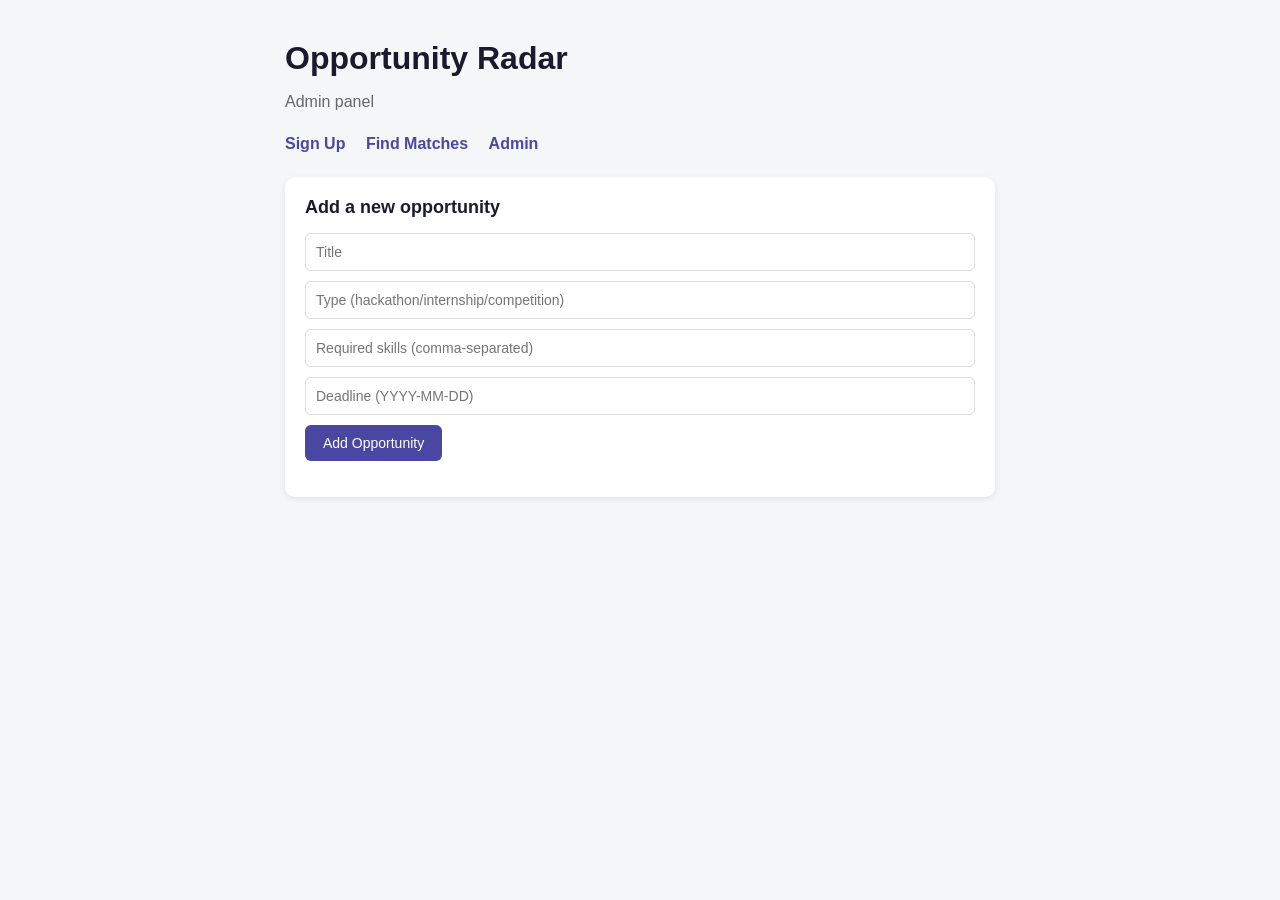
==== frontend/admin.html @ e7bbea72 "Split frontend into separate pages with shared navigation" ====
<!DOCTYPE html>
<html lang="en">
<head>
  <meta charset="UTF-8">
  <title>Opportunity Radar - Admin</title>
  <link rel="stylesheet" href="style.css">
</head>
<body>
  <h1>Opportunity Radar</h1>
  <p class="subtitle">Admin panel</p>

  <nav>
    <a href="signup.html">Sign Up</a>
    <a href="matches.html">Find Matches</a>
    <a href="admin.html">Admin</a>
  </nav>

  <div class="panel">
    <h2>Add a new opportunity</h2>
    <input type="text" id="oppTitle" placeholder="Title" />
    <input type="text" id="oppType" placeholder="Type (hackathon/internship/competition)" />
    <input type="text" id="oppSkills" placeholder="Required skills (comma-separated)" />
    <input type="text" id="oppDeadline" placeholder="Deadline (YYYY-MM-DD)" />
    <button onclick="addOpportunity()">Add Opportunity</button>
    <p id="addOppResult"></p>
  </div>

  <script>
    async function addOpportunity() {
      const title = document.getElementById("oppTitle").value;
      const type = document.getElementById("oppType").value;
      const skills = document.getElementById("oppSkills").value;
      const deadline = document.getElementById("oppDeadline").value;
      const resultEl = document.getElementById("addOppResult");

      if (!title || !type || !skills || !deadline) {
        resultEl.innerHTML = "Please fill in all fields.";
        return;
      }

      resultEl.innerHTML = "Adding...";

      try {
        const params = new URLSearchParams({ title, type, skills, deadline });
        const response = await fetch(`http://127.0.0.1:8000/opportunities?${params}`, {
          method: "POST"
        });
        const data = await response.json();

        resultEl.innerHTML = `Added "${data.title}" successfully!`;
        document.getElementById("oppTitle").value = "";
        document.getElementById("oppType").value = "";
        document.getElementById("oppSkills").value = "";
        document.getElementById("oppDeadline").value = "";
      } catch (err) {
        resultEl.innerHTML = "Failed to add opportunity. Is the backend running?";
      }
    }
  </script>
</body>
</html>
---- frontend/style.css ----
* {
  box-sizing: border-box;
}
body {
  font-family: 'Segoe UI', Arial, sans-serif;
  max-width: 750px;
  margin: 40px auto;
  padding: 0 20px;
  background: #f4f6f8;
  color: #1a1a1a;
}
h1 {
  color: #1a1a2e;
  margin-bottom: 4px;
}
.subtitle {
  color: #666;
  margin-bottom: 24px;
}
nav {
  margin-bottom: 24px;
}
nav a {
  margin-right: 16px;
  color: #4a47a3;
  text-decoration: none;
  font-weight: 600;
}
nav a:hover {
  text-decoration: underline;
}
.panel {
  background: white;
  border-radius: 10px;
  padding: 20px;
  margin-bottom: 20px;
  box-shadow: 0 2px 6px rgba(0,0,0,0.08);
}
.panel h2 {
  margin-top: 0;
  font-size: 18px;
  color: #1a1a2e;
}
input {
  width: 100%;
  padding: 10px;
  margin-bottom: 10px;
  border: 1px solid #ddd;
  border-radius: 6px;
  font-size: 14px;
}
button {
  background: #4a47a3;
  color: white;
  border: none;
  padding: 10px 18px;
  border-radius: 6px;
  font-size: 14px;
  cursor: pointer;
}
button:hover {
  background: #3a3880;
}
.match-card {
  background: white;
  border-radius: 10px;
  padding: 16px 20px;
  margin-bottom: 10px;
  box-shadow: 0 1px 4px rgba(0,0,0,0.08);
  border-left: 4px solid #ddd;
}
.match-card.high { border-left-color: #22a35e; }
.match-card.medium { border-left-color: #e3a008; }
.match-card.low { border-left-color: #ccc; }
.match-card h3 {
  margin: 0 0 6px 0;
  font-size: 16px;
}
.meta {
  color: #777;
  font-size: 13px;
  margin: 4px 0;
}
.badge {
  display: inline-block;
  padding: 2px 8px;
  border-radius: 12px;
  font-size: 12px;
  background: #eee;
  color: #444;
  text-transform: capitalize;
}
.score {
  font-weight: bold;
  font-size: 14px;
}
.score.high { color: #22a35e; }
.score.medium { color: #c78a00; }
.score.low { color: #999; }
.breakdown {
  font-size: 12px;
  color: #999;
  margin-top: 4px;
}
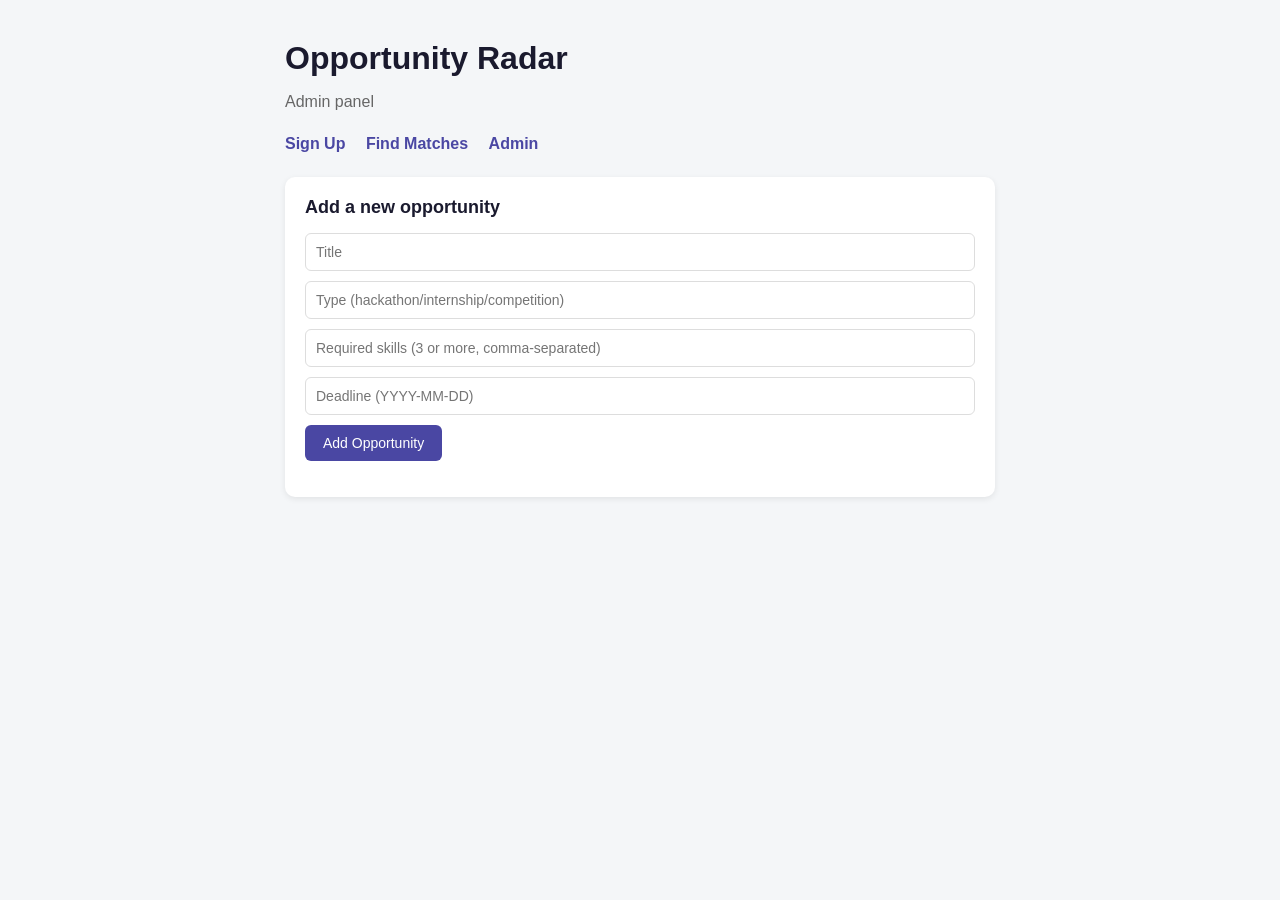
==== commit f05df0f3: "Show validation errors, add type filter and contest option" ====
--- a/frontend/admin.html
+++ b/frontend/admin.html
@@ -1,61 +1,78 @@
-<!DOCTYPE html>
+<!doctype html>
 <html lang="en">
-<head>
-  <meta charset="UTF-8">
-  <title>Opportunity Radar - Admin</title>
-  <link rel="stylesheet" href="style.css">
-</head>
-<body>
-  <h1>Opportunity Radar</h1>
-  <p class="subtitle">Admin panel</p>
+  <head>
+    <meta charset="UTF-8" />
+    <title>Opportunity Radar - Admin</title>
+    <link rel="stylesheet" href="style.css" />
+  </head>
+  <body>
+    <h1>Opportunity Radar</h1>
+    <p class="subtitle">Admin panel</p>
 
-  <nav>
-    <a href="signup.html">Sign Up</a>
-    <a href="matches.html">Find Matches</a>
-    <a href="admin.html">Admin</a>
-  </nav>
+    <nav>
+      <a href="signup.html">Sign Up</a>
+      <a href="matches.html">Find Matches</a>
+      <a href="admin.html">Admin</a>
+    </nav>
 
-  <div class="panel">
-    <h2>Add a new opportunity</h2>
-    <input type="text" id="oppTitle" placeholder="Title" />
-    <input type="text" id="oppType" placeholder="Type (hackathon/internship/competition)" />
-    <input type="text" id="oppSkills" placeholder="Required skills (comma-separated)" />
-    <input type="text" id="oppDeadline" placeholder="Deadline (YYYY-MM-DD)" />
-    <button onclick="addOpportunity()">Add Opportunity</button>
-    <p id="addOppResult"></p>
-  </div>
+    <div class="panel">
+      <h2>Add a new opportunity</h2>
+      <input type="text" id="oppTitle" placeholder="Title" />
+      <input
+        type="text"
+        id="oppType"
+        placeholder="Type (hackathon/internship/competition)"
+      />
+      <input
+        type="text"
+        id="oppSkills"
+        placeholder="Required skills (3 or more, comma-separated)"
+      />
+      <input type="text" id="oppDeadline" placeholder="Deadline (YYYY-MM-DD)" />
+      <button onclick="addOpportunity()">Add Opportunity</button>
+      <p id="addOppResult"></p>
+    </div>
 
-  <script>
-    async function addOpportunity() {
-      const title = document.getElementById("oppTitle").value;
-      const type = document.getElementById("oppType").value;
-      const skills = document.getElementById("oppSkills").value;
-      const deadline = document.getElementById("oppDeadline").value;
-      const resultEl = document.getElementById("addOppResult");
+    <script>
+      async function addOpportunity() {
+        const title = document.getElementById("oppTitle").value;
+        const type = document.getElementById("oppType").value;
+        const skills = document.getElementById("oppSkills").value;
+        const deadline = document.getElementById("oppDeadline").value;
+        const resultEl = document.getElementById("addOppResult");
 
-      if (!title || !type || !skills || !deadline) {
-        resultEl.innerHTML = "Please fill in all fields.";
-        return;
+        if (!title || !type || !skills || !deadline) {
+          resultEl.innerHTML = "Please fill in all fields.";
+          return;
+        }
+
+        resultEl.innerHTML = "Adding...";
+
+        try {
+          const params = new URLSearchParams({ title, type, skills, deadline });
+          const response = await fetch(
+            `http://127.0.0.1:8000/opportunities?${params}`,
+            {
+              method: "POST",
+            },
+          );
+          const data = await response.json();
+
+          if (!response.ok) {
+            resultEl.innerHTML = data.detail || "Could not add opportunity.";
+            return;
+          }
+
+          resultEl.innerHTML = `Added "${data.title}" successfully!`;
+          document.getElementById("oppTitle").value = "";
+          document.getElementById("oppType").value = "";
+          document.getElementById("oppSkills").value = "";
+          document.getElementById("oppDeadline").value = "";
+        } catch (err) {
+          resultEl.innerHTML =
+            "Failed to add opportunity. Is the backend running?";
+        }
       }
-
-      resultEl.innerHTML = "Adding...";
-
-      try {
-        const params = new URLSearchParams({ title, type, skills, deadline });
-        const response = await fetch(`http://127.0.0.1:8000/opportunities?${params}`, {
-          method: "POST"
-        });
-        const data = await response.json();
-
-        resultEl.innerHTML = `Added "${data.title}" successfully!`;
-        document.getElementById("oppTitle").value = "";
-        document.getElementById("oppType").value = "";
-        document.getElementById("oppSkills").value = "";
-        document.getElementById("oppDeadline").value = "";
-      } catch (err) {
-        resultEl.innerHTML = "Failed to add opportunity. Is the backend running?";
-      }
-    }
-  </script>
-</body>
-</html>+    </script>
+  </body>
+</html>
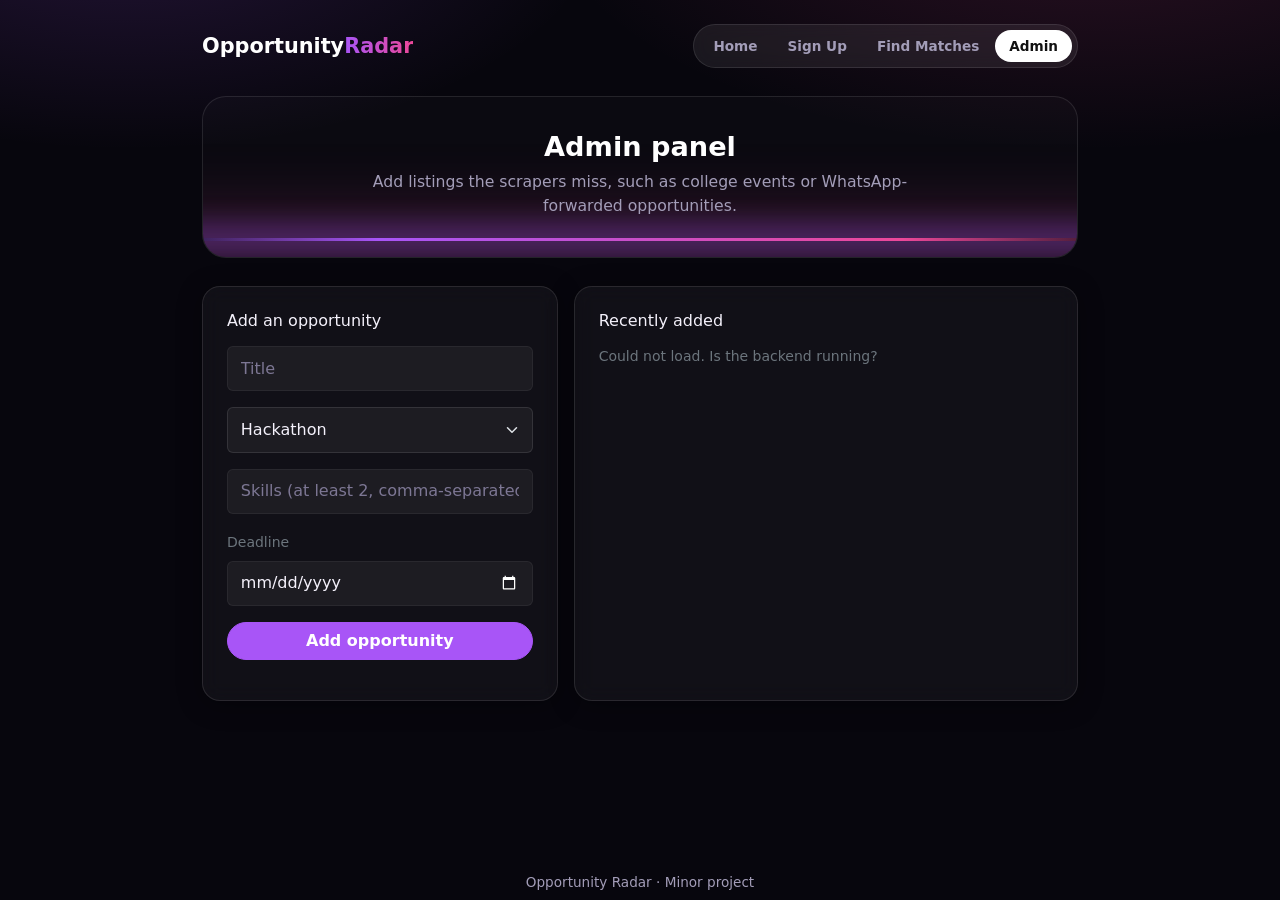
==== commit 5ac9d8f2: "Dark glow theme inspired by reference design" ====
--- a/frontend/admin.html
+++ b/frontend/admin.html
@@ -1,39 +1,156 @@
 <!doctype html>
-<html lang="en">
+<html lang="en" data-bs-theme="dark">
   <head>
     <meta charset="UTF-8" />
+    <meta name="viewport" content="width=device-width, initial-scale=1" />
     <title>Opportunity Radar - Admin</title>
+    <link
+      href="https://cdn.jsdelivr.net/npm/bootstrap@5.3.3/dist/css/bootstrap.min.css"
+      rel="stylesheet"
+    />
     <link rel="stylesheet" href="style.css" />
   </head>
   <body>
-    <h1>Opportunity Radar</h1>
-    <p class="subtitle">Admin panel</p>
+    <main class="container py-4" style="max-width: 900px">
+      <div class="topbar">
+        <a class="logo" href="index.html">Opportunity<span>Radar</span></a>
+        <ul class="nav nav-pills">
+          <li class="nav-item">
+            <a class="nav-link" href="index.html">Home</a>
+          </li>
+          <li class="nav-item">
+            <a class="nav-link" href="signup.html">Sign Up</a>
+          </li>
+          <li class="nav-item">
+            <a class="nav-link" href="matches.html">Find Matches</a>
+          </li>
+          <li class="nav-item">
+            <a class="nav-link active" href="admin.html">Admin</a>
+          </li>
+        </ul>
+      </div>
 
-    <nav>
-      <a href="signup.html">Sign Up</a>
-      <a href="matches.html">Find Matches</a>
-      <a href="admin.html">Admin</a>
-    </nav>
+      <section class="hero small">
+        <h1>Admin panel</h1>
+        <p>
+          Add listings the scrapers miss, such as college events or
+          WhatsApp-forwarded opportunities.
+        </p>
+      </section>
 
-    <div class="panel">
-      <h2>Add a new opportunity</h2>
-      <input type="text" id="oppTitle" placeholder="Title" />
-      <input
-        type="text"
-        id="oppType"
-        placeholder="Type (hackathon/internship/competition)"
-      />
-      <input
-        type="text"
-        id="oppSkills"
-        placeholder="Required skills (3 or more, comma-separated)"
-      />
-      <input type="text" id="oppDeadline" placeholder="Deadline (YYYY-MM-DD)" />
-      <button onclick="addOpportunity()">Add Opportunity</button>
-      <p id="addOppResult"></p>
-    </div>
+      <div class="row g-3">
+        <div class="col-md-5">
+          <div class="card">
+            <div class="card-body p-4">
+              <h2 class="h6 mb-3">Add an opportunity</h2>
+              <div class="mb-3">
+                <input
+                  type="text"
+                  id="oppTitle"
+                  class="form-control"
+                  placeholder="Title"
+                />
+              </div>
+              <div class="mb-3">
+                <select id="oppType" class="form-select">
+                  <option value="hackathon">Hackathon</option>
+                  <option value="internship">Internship</option>
+                  <option value="competition">Competition</option>
+                  <option value="contest">Contest</option>
+                </select>
+              </div>
+              <div class="mb-3">
+                <input
+                  type="text"
+                  id="oppSkills"
+                  class="form-control"
+                  placeholder="Skills (at least 2, comma-separated)"
+                />
+              </div>
+              <div class="mb-3">
+                <label for="oppDeadline" class="form-label small text-secondary"
+                  >Deadline</label
+                >
+                <input type="date" id="oppDeadline" class="form-control" />
+              </div>
+              <button class="btn btn-primary w-100" onclick="addOpportunity()">
+                Add opportunity
+              </button>
+              <div id="addOppResult" class="mt-3"></div>
+            </div>
+          </div>
+        </div>
+
+        <div class="col-md-7">
+          <div class="card h-100">
+            <div class="card-body p-4">
+              <h2 class="h6 mb-3">
+                Recently added
+                <span id="count" class="text-secondary fw-normal"></span>
+              </h2>
+              <div id="recent" class="small text-secondary">Loading...</div>
+            </div>
+          </div>
+        </div>
+      </div>
+    </main>
+
+    <footer>Opportunity Radar &middot; Minor project</footer>
 
     <script>
+      const API = "http://127.0.0.1:8000";
+      const TYPE_COLORS = {
+        hackathon: "primary",
+        internship: "info",
+        competition: "warning",
+        contest: "success",
+      };
+
+      function esc(s) {
+        return String(s ?? "").replace(
+          /[&<>"']/g,
+          (c) =>
+            ({
+              "&": "&amp;",
+              "<": "&lt;",
+              ">": "&gt;",
+              '"': "&quot;",
+              "'": "&#39;",
+            })[c],
+        );
+      }
+      function show(el, kind, text) {
+        el.innerHTML = `<div class="alert alert-${kind} mb-0"></div>`;
+        el.firstChild.textContent = text;
+      }
+
+      async function loadRecent() {
+        const box = document.getElementById("recent");
+        try {
+          const list = await (await fetch(`${API}/opportunities`)).json();
+          document.getElementById("count").textContent =
+            `(${list.length} total)`;
+          const latest = list
+            .slice()
+            .sort((a, b) => b.id - a.id)
+            .slice(0, 8);
+          box.innerHTML = latest
+            .map(
+              (o) => `
+          <div class="d-flex justify-content-between align-items-center border-bottom py-2 gap-2">
+            <div class="text-truncate">
+              <span class="text-body fw-semibold">${esc(o.title)}</span><br>
+              <span class="text-secondary">${esc(o.deadline)}</span>
+            </div>
+            <span class="badge text-bg-${TYPE_COLORS[o.type] || "secondary"} text-capitalize">${esc(o.type)}</span>
+          </div>`,
+            )
+            .join("");
+        } catch (e) {
+          box.textContent = "Could not load. Is the backend running?";
+        }
+      }
+
       async function addOpportunity() {
         const title = document.getElementById("oppTitle").value;
         const type = document.getElementById("oppType").value;
@@ -41,38 +158,42 @@
         const deadline = document.getElementById("oppDeadline").value;
         const resultEl = document.getElementById("addOppResult");
 
-        if (!title || !type || !skills || !deadline) {
-          resultEl.innerHTML = "Please fill in all fields.";
+        if (!title || !skills || !deadline) {
+          show(resultEl, "warning", "Please fill in all fields.");
           return;
         }
-
-        resultEl.innerHTML = "Adding...";
+        show(resultEl, "secondary", "Adding...");
 
         try {
           const params = new URLSearchParams({ title, type, skills, deadline });
-          const response = await fetch(
-            `http://127.0.0.1:8000/opportunities?${params}`,
-            {
-              method: "POST",
-            },
-          );
+          const response = await fetch(`${API}/opportunities?${params}`, {
+            method: "POST",
+          });
           const data = await response.json();
-
           if (!response.ok) {
-            resultEl.innerHTML = data.detail || "Could not add opportunity.";
+            show(
+              resultEl,
+              "danger",
+              data.detail || "Could not add opportunity.",
+            );
             return;
           }
 
-          resultEl.innerHTML = `Added "${data.title}" successfully!`;
+          show(resultEl, "success", `Added "${data.title}" successfully!`);
           document.getElementById("oppTitle").value = "";
-          document.getElementById("oppType").value = "";
           document.getElementById("oppSkills").value = "";
           document.getElementById("oppDeadline").value = "";
+          loadRecent();
         } catch (err) {
-          resultEl.innerHTML =
-            "Failed to add opportunity. Is the backend running?";
+          show(
+            resultEl,
+            "danger",
+            "Failed to add opportunity. Is the backend running?",
+          );
         }
       }
+
+      loadRecent();
     </script>
   </body>
 </html>
--- a/frontend/style.css
+++ b/frontend/style.css
@@ -1,104 +1,325 @@
-* {
-  box-sizing: border-box;
-}
+:root {
+  --brand: #a855f7; /* purple */
+  --brand-dark: #9333ea;
+  --brand-rgb: 168, 85, 247;
+  --pink: #ec4899; /* magenta glow */
+  --page-bg: #07060d; /* near-black with a purple tint */
+  --card-bg: rgba(255, 255, 255, 0.045);
+  --ink: #f4f1fb;
+  --muted: #a39db8;
+  --line: rgba(255, 255, 255, 0.1);
+  --soft: rgba(255, 255, 255, 0.07);
+}
+
+[data-bs-theme="dark"] {
+  --bs-primary: var(--brand);
+  --bs-primary-rgb: var(--brand-rgb);
+  --bs-body-bg: var(--page-bg);
+  --bs-body-color: var(--ink);
+  --bs-secondary-color: var(--muted);
+  --bs-border-color: var(--line);
+  --bs-link-color: #c084fc;
+  --bs-link-hover-color: #e9d5ff;
+}
+
 body {
-  font-family: 'Segoe UI', Arial, sans-serif;
-  max-width: 750px;
-  margin: 40px auto;
-  padding: 0 20px;
-  background: #f4f6f8;
-  color: #1a1a1a;
-}
-h1 {
-  color: #1a1a2e;
-  margin-bottom: 4px;
-}
-.subtitle {
-  color: #666;
-  margin-bottom: 24px;
-}
-nav {
-  margin-bottom: 24px;
-}
-nav a {
-  margin-right: 16px;
-  color: #4a47a3;
+  background:
+    radial-gradient(
+      900px 400px at 85% -10%,
+      rgba(236, 72, 153, 0.16),
+      transparent 60%
+    ),
+    radial-gradient(
+      800px 400px at 10% -10%,
+      rgba(168, 85, 247, 0.18),
+      transparent 60%
+    ),
+    var(--page-bg);
+  background-attachment: fixed;
+  color: var(--ink);
+  min-height: 100vh;
+  display: flex;
+  flex-direction: column;
+}
+main {
+  flex: 1;
+}
+
+/* Top bar: glass pill nav */
+.topbar {
+  display: flex;
+  justify-content: space-between;
+  align-items: center;
+  flex-wrap: wrap;
+  gap: 12px;
+  margin-bottom: 28px;
+}
+.logo {
+  font-weight: 800;
+  font-size: 1.3rem;
+  color: #fff;
   text-decoration: none;
+}
+.logo span {
+  background: linear-gradient(90deg, var(--brand), var(--pink));
+  -webkit-background-clip: text;
+  background-clip: text;
+  color: transparent;
+}
+.nav-pills {
+  background: var(--soft);
+  border: 1px solid var(--line);
+  border-radius: 999px;
+  padding: 5px;
+  gap: 2px;
+  backdrop-filter: blur(8px);
+}
+.nav-pills .nav-link {
+  color: var(--muted);
   font-weight: 600;
-}
-nav a:hover {
-  text-decoration: underline;
-}
-.panel {
-  background: white;
-  border-radius: 10px;
-  padding: 20px;
-  margin-bottom: 20px;
-  box-shadow: 0 2px 6px rgba(0,0,0,0.08);
-}
-.panel h2 {
-  margin-top: 0;
-  font-size: 18px;
-  color: #1a1a2e;
-}
-input {
-  width: 100%;
-  padding: 10px;
-  margin-bottom: 10px;
-  border: 1px solid #ddd;
-  border-radius: 6px;
-  font-size: 14px;
-}
-button {
-  background: #4a47a3;
-  color: white;
-  border: none;
-  padding: 10px 18px;
-  border-radius: 6px;
-  font-size: 14px;
-  cursor: pointer;
-}
-button:hover {
-  background: #3a3880;
-}
+  font-size: 0.85rem;
+  border-radius: 999px;
+  padding: 6px 14px;
+}
+.nav-pills .nav-link:hover:not(.active) {
+  color: #fff;
+}
+.nav-pills .nav-link.active {
+  background: #fff;
+  color: #111;
+}
+
+/* Hero with glowing horizon line */
+.hero {
+  position: relative;
+  overflow: hidden;
+  text-align: center;
+  padding: 64px 28px 72px;
+  margin-bottom: 28px;
+  border-radius: 24px;
+  background: rgba(255, 255, 255, 0.02);
+  border: 1px solid var(--line);
+}
+.hero::before {
+  /* the glowing horizon */
+  content: "";
+  position: absolute;
+  left: -10%;
+  right: -10%;
+  top: 62%;
+  height: 3px;
+  background: linear-gradient(
+    90deg,
+    transparent,
+    var(--brand) 25%,
+    var(--pink) 75%,
+    transparent
+  );
+  box-shadow:
+    0 0 40px 14px rgba(var(--brand-rgb), 0.55),
+    0 0 90px 30px rgba(236, 72, 153, 0.35);
+}
+.hero > * {
+  position: relative;
+  z-index: 1;
+}
+.hero h1 {
+  font-weight: 800;
+  font-size: 2.4rem;
+  margin-bottom: 12px;
+  color: #fff;
+}
+.hero p {
+  color: var(--muted);
+  max-width: 560px;
+  margin: 0 auto;
+  font-size: 1.05rem;
+}
+.hero .d-flex {
+  justify-content: center;
+}
+.hero.small {
+  padding: 34px 28px 40px;
+}
+.hero.small h1 {
+  font-size: 1.7rem;
+  margin-bottom: 6px;
+}
+.hero.small p {
+  font-size: 0.98rem;
+}
+.hero.small::before {
+  top: 88%;
+  box-shadow:
+    0 0 30px 10px rgba(var(--brand-rgb), 0.45),
+    0 0 70px 20px rgba(236, 72, 153, 0.25);
+}
+.grad {
+  background: linear-gradient(90deg, #c084fc, var(--pink));
+  -webkit-background-clip: text;
+  background-clip: text;
+  color: transparent;
+}
+
+/* Buttons */
+.btn-primary {
+  --bs-btn-bg: var(--brand);
+  --bs-btn-border-color: var(--brand);
+  --bs-btn-hover-bg: var(--brand-dark);
+  --bs-btn-hover-border-color: var(--brand-dark);
+  --bs-btn-active-bg: var(--brand-dark);
+  --bs-btn-active-border-color: var(--brand-dark);
+  border-radius: 999px;
+  font-weight: 600;
+}
+.btn-accent {
+  background: #fff;
+  border-color: #fff;
+  color: #111;
+  font-weight: 700;
+  border-radius: 999px;
+}
+.btn-accent:hover {
+  background: #e9d5ff;
+  border-color: #e9d5ff;
+  color: #111;
+}
+.btn-ghost {
+  border: 1px solid rgba(255, 255, 255, 0.35);
+  color: #fff;
+  font-weight: 600;
+  border-radius: 999px;
+}
+.btn-ghost:hover {
+  background: rgba(255, 255, 255, 0.1);
+  color: #fff;
+}
+
+/* Glass cards and forms */
+.card {
+  background: var(--card-bg);
+  border: 1px solid var(--line);
+  border-radius: 18px;
+  backdrop-filter: blur(10px);
+  box-shadow: 0 4px 24px rgba(0, 0, 0, 0.35);
+  color: var(--ink);
+}
+.form-control,
+.form-select {
+  background-color: rgba(255, 255, 255, 0.05);
+  border-color: var(--line);
+  color: var(--ink);
+  padding: 0.6rem 0.8rem;
+}
+.form-control::placeholder {
+  color: #7d7794;
+}
+.form-control:focus,
+.form-select:focus {
+  background-color: rgba(255, 255, 255, 0.08);
+  border-color: var(--brand);
+  color: #fff;
+  box-shadow: 0 0 0 3px rgba(var(--brand-rgb), 0.25);
+}
+.form-select option {
+  background: #14111f;
+  color: #fff;
+}
+.form-check-input {
+  background-color: rgba(255, 255, 255, 0.1);
+  border-color: var(--line);
+}
+.form-check-input:checked {
+  background-color: var(--brand);
+  border-color: var(--brand);
+}
+
+/* Stats */
+.stat {
+  text-align: center;
+  padding: 20px 10px;
+}
+.stat .num {
+  font-size: 2.1rem;
+  font-weight: 800;
+  line-height: 1.1;
+  background: linear-gradient(90deg, #c084fc, var(--pink));
+  -webkit-background-clip: text;
+  background-clip: text;
+  color: transparent;
+}
+.stat .lbl {
+  font-size: 0.82rem;
+  color: var(--muted);
+  margin-top: 4px;
+}
+
+/* How it works */
+.step-num {
+  width: 38px;
+  height: 38px;
+  border-radius: 50%;
+  background: linear-gradient(135deg, var(--brand), var(--pink));
+  color: #fff;
+  display: flex;
+  align-items: center;
+  justify-content: center;
+  font-weight: 800;
+  margin-bottom: 12px;
+}
+
+/* Result cards */
 .match-card {
-  background: white;
-  border-radius: 10px;
-  padding: 16px 20px;
-  margin-bottom: 10px;
-  box-shadow: 0 1px 4px rgba(0,0,0,0.08);
-  border-left: 4px solid #ddd;
-}
-.match-card.high { border-left-color: #22a35e; }
-.match-card.medium { border-left-color: #e3a008; }
-.match-card.low { border-left-color: #ccc; }
-.match-card h3 {
-  margin: 0 0 6px 0;
-  font-size: 16px;
-}
-.meta {
-  color: #777;
-  font-size: 13px;
-  margin: 4px 0;
-}
-.badge {
-  display: inline-block;
-  padding: 2px 8px;
+  transition:
+    transform 0.15s,
+    border-color 0.15s,
+    box-shadow 0.15s;
+}
+.match-card:hover {
+  transform: translateY(-2px);
+  border-color: rgba(var(--brand-rgb), 0.55);
+  box-shadow: 0 8px 30px rgba(var(--brand-rgb), 0.22);
+}
+.score-num {
+  font-size: 1.5rem;
+  font-weight: 800;
+  white-space: nowrap;
+}
+.progress {
+  background: rgba(255, 255, 255, 0.08);
+}
+.chip {
+  font-size: 0.75rem;
+  background: var(--soft) !important;
+  color: #cfc9e4 !important;
+  border: 1px solid var(--line) !important;
+  font-weight: 500;
+}
+.empty-state {
+  text-align: center;
+  padding: 48px 20px;
+  color: var(--muted);
+}
+.empty-state .big {
+  font-size: 2.6rem;
+}
+
+.source-pill {
+  background: var(--soft);
+  border: 1px solid var(--line);
+  border-radius: 999px;
+  padding: 6px 14px;
+  font-size: 0.85rem;
+  font-weight: 600;
+  color: var(--ink);
+}
+
+.alert {
   border-radius: 12px;
-  font-size: 12px;
-  background: #eee;
-  color: #444;
-  text-transform: capitalize;
-}
-.score {
-  font-weight: bold;
-  font-size: 14px;
-}
-.score.high { color: #22a35e; }
-.score.medium { color: #c78a00; }
-.score.low { color: #999; }
-.breakdown {
-  font-size: 12px;
-  color: #999;
-  margin-top: 4px;
-}+}
+footer {
+  text-align: center;
+  color: var(--muted);
+  font-size: 0.85rem;
+  padding: 28px 0 8px;
+}
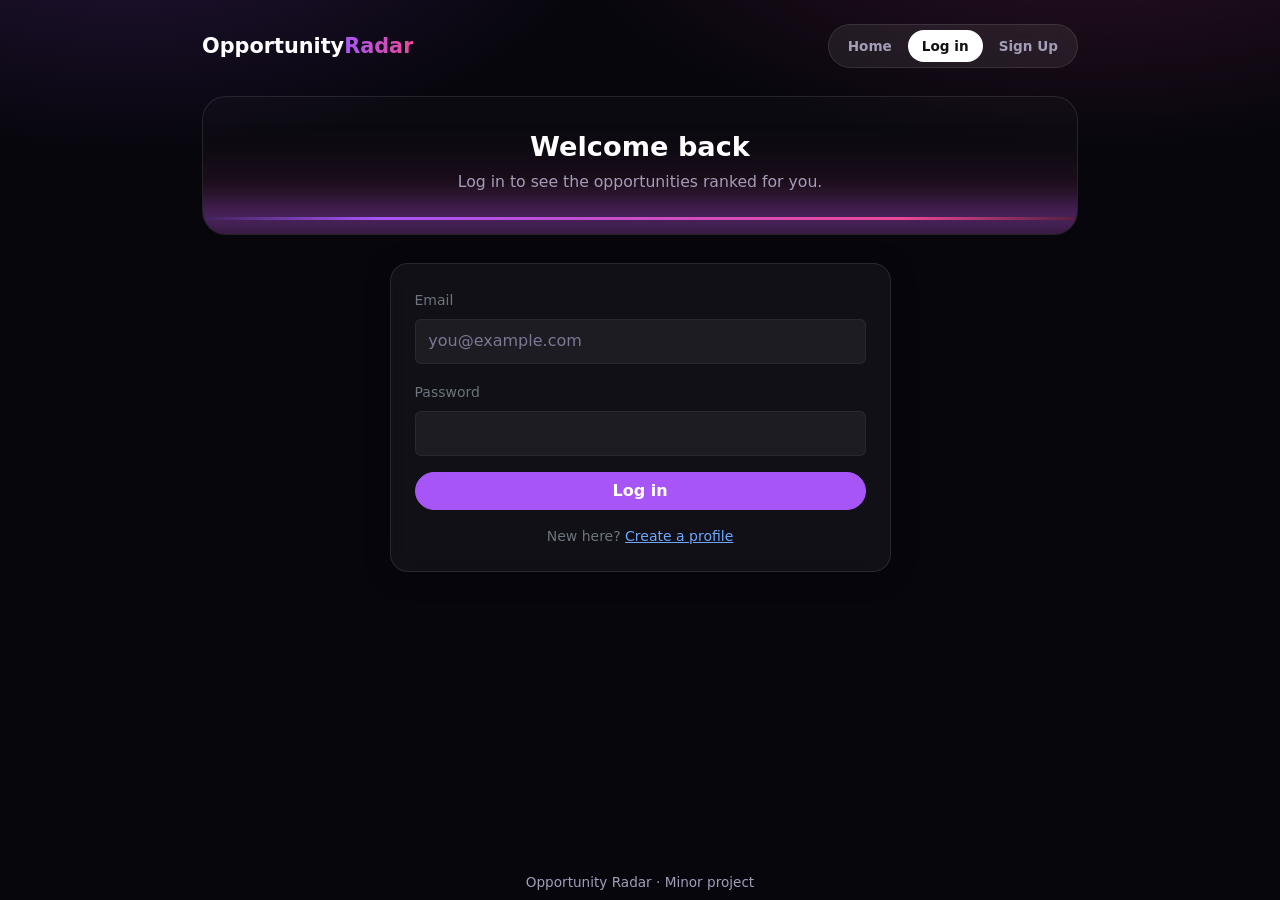
==== commit 90d43493: "Add login: password hashing, signed tokens, admin-only listings, new frontend" ====
--- a/frontend/admin.html
+++ b/frontend/admin.html
@@ -14,20 +14,7 @@
     <main class="container py-4" style="max-width: 900px">
       <div class="topbar">
         <a class="logo" href="index.html">Opportunity<span>Radar</span></a>
-        <ul class="nav nav-pills">
-          <li class="nav-item">
-            <a class="nav-link" href="index.html">Home</a>
-          </li>
-          <li class="nav-item">
-            <a class="nav-link" href="signup.html">Sign Up</a>
-          </li>
-          <li class="nav-item">
-            <a class="nav-link" href="matches.html">Find Matches</a>
-          </li>
-          <li class="nav-item">
-            <a class="nav-link active" href="admin.html">Admin</a>
-          </li>
-        </ul>
+        <ul class="nav nav-pills" id="nav"></ul>
       </div>
 
       <section class="hero small">
@@ -68,6 +55,14 @@
                 />
               </div>
               <div class="mb-3">
+                <input
+                  type="text"
+                  id="oppLink"
+                  class="form-control"
+                  placeholder="Link (optional, starts with https://)"
+                />
+              </div>
+              <div class="mb-3">
                 <label for="oppDeadline" class="form-label small text-secondary"
                   >Deadline</label
                 >
@@ -97,8 +92,8 @@
 
     <footer>Opportunity Radar &middot; Minor project</footer>
 
+    <script src="auth.js"></script>
     <script>
-      const API = "http://127.0.0.1:8000";
       const TYPE_COLORS = {
         hackathon: "primary",
         internship: "info",
@@ -106,19 +101,6 @@
         contest: "success",
       };
 
-      function esc(s) {
-        return String(s ?? "").replace(
-          /[&<>"']/g,
-          (c) =>
-            ({
-              "&": "&amp;",
-              "<": "&lt;",
-              ">": "&gt;",
-              '"': "&quot;",
-              "'": "&#39;",
-            })[c],
-        );
-      }
       function show(el, kind, text) {
         el.innerHTML = `<div class="alert alert-${kind} mb-0"></div>`;
         el.firstChild.textContent = text;
@@ -155,18 +137,29 @@
         const title = document.getElementById("oppTitle").value;
         const type = document.getElementById("oppType").value;
         const skills = document.getElementById("oppSkills").value;
+        const link = document.getElementById("oppLink").value;
         const deadline = document.getElementById("oppDeadline").value;
         const resultEl = document.getElementById("addOppResult");
 
         if (!title || !skills || !deadline) {
-          show(resultEl, "warning", "Please fill in all fields.");
+          show(
+            resultEl,
+            "warning",
+            "Please fill in title, skills and deadline.",
+          );
           return;
         }
         show(resultEl, "secondary", "Adding...");
 
         try {
-          const params = new URLSearchParams({ title, type, skills, deadline });
-          const response = await fetch(`${API}/opportunities?${params}`, {
+          const params = new URLSearchParams({
+            title,
+            type,
+            skills,
+            deadline,
+            link,
+          });
+          const response = await authFetch(`/opportunities?${params}`, {
             method: "POST",
           });
           const data = await response.json();
@@ -178,13 +171,13 @@
             );
             return;
           }
-
           show(resultEl, "success", `Added "${data.title}" successfully!`);
-          document.getElementById("oppTitle").value = "";
-          document.getElementById("oppSkills").value = "";
-          document.getElementById("oppDeadline").value = "";
+          ["oppTitle", "oppSkills", "oppLink", "oppDeadline"].forEach(
+            (id) => (document.getElementById(id).value = ""),
+          );
           loadRecent();
         } catch (err) {
+          if (err.message === "Not logged in") return;
           show(
             resultEl,
             "danger",
@@ -193,7 +186,10 @@
         }
       }
 
-      loadRecent();
+      if (requireLogin(true)) {
+        renderNav("admin");
+        loadRecent();
+      }
     </script>
   </body>
 </html>
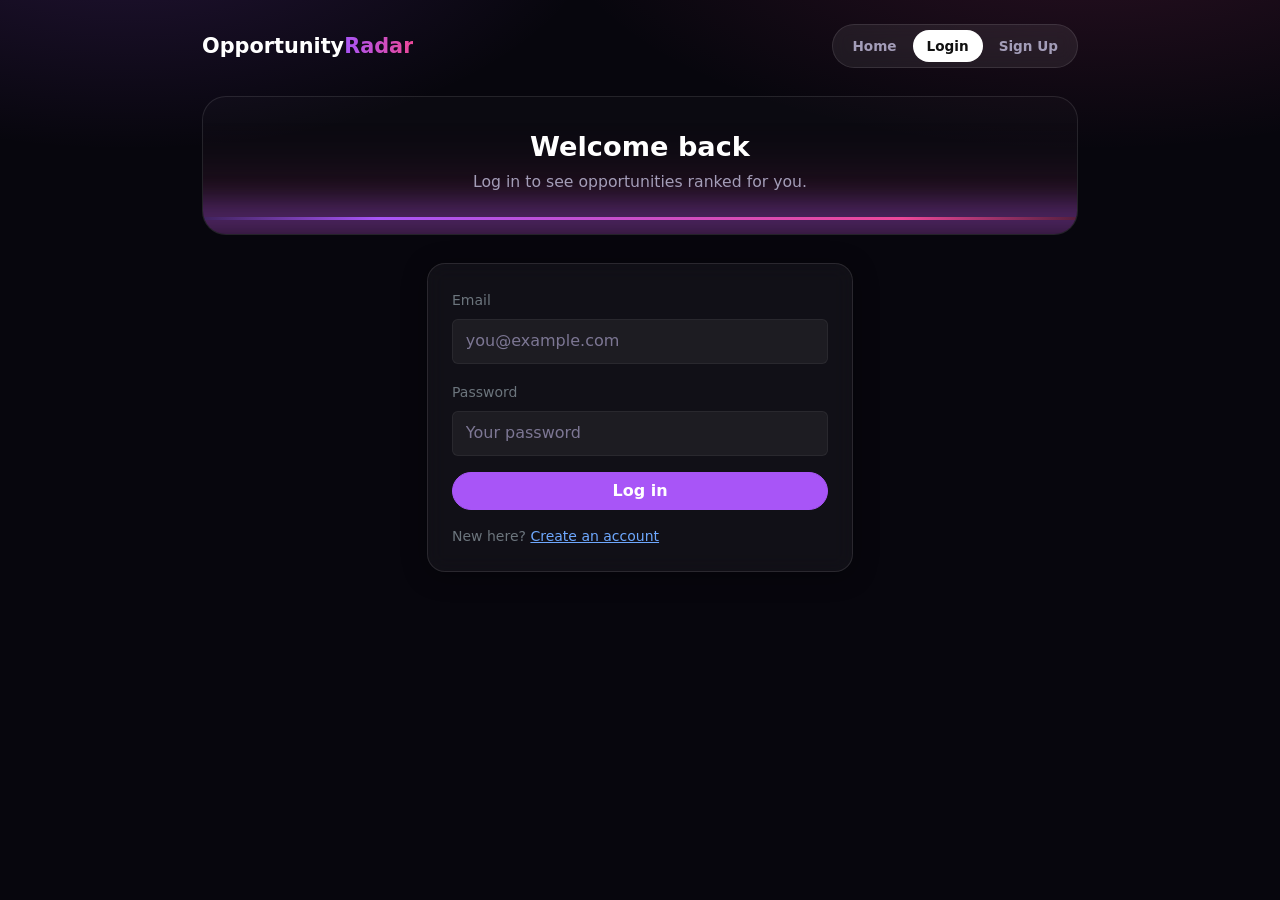
==== commit e92ae7df: "Add login: JWT-style auth, login page, protected admin" ====
--- a/frontend/admin.html
+++ b/frontend/admin.html
@@ -20,12 +20,17 @@
       <section class="hero small">
         <h1>Admin panel</h1>
         <p>
-          Add listings the scrapers miss, such as college events or
-          WhatsApp-forwarded opportunities.
+          Add listings the scrapers miss, such as college events or forwarded
+          opportunities.
         </p>
       </section>
 
-      <div class="row g-3">
+      <div id="denied" class="alert alert-warning d-none">
+        This page is for admins only.
+        <a href="matches.html" class="alert-link">Back to my matches</a>
+      </div>
+
+      <div class="row g-3" id="panel">
         <div class="col-md-5">
           <div class="card">
             <div class="card-body p-4">
@@ -55,18 +60,18 @@
                 />
               </div>
               <div class="mb-3">
-                <input
-                  type="text"
-                  id="oppLink"
-                  class="form-control"
-                  placeholder="Link (optional, starts with https://)"
-                />
-              </div>
-              <div class="mb-3">
                 <label for="oppDeadline" class="form-label small text-secondary"
                   >Deadline</label
                 >
                 <input type="date" id="oppDeadline" class="form-control" />
+              </div>
+              <div class="mb-3">
+                <input
+                  type="url"
+                  id="oppLink"
+                  class="form-control"
+                  placeholder="Link (optional), https://..."
+                />
               </div>
               <button class="btn btn-primary w-100" onclick="addOpportunity()">
                 Add opportunity
@@ -90,10 +95,15 @@
       </div>
     </main>
 
-    <footer>Opportunity Radar &middot; Minor project</footer>
-
     <script src="auth.js"></script>
     <script>
+      if (!getToken()) location.href = "login.html";
+      renderNav("admin");
+      if (!isAdmin()) {
+        document.getElementById("denied").classList.remove("d-none");
+        document.getElementById("panel").classList.add("d-none");
+      }
+
       const TYPE_COLORS = {
         hackathon: "primary",
         internship: "info",
@@ -101,22 +111,21 @@
         contest: "success",
       };
 
-      function show(el, kind, text) {
-        el.innerHTML = `<div class="alert alert-${kind} mb-0"></div>`;
-        el.firstChild.textContent = text;
+      function show(kind, text) {
+        document.getElementById("addOppResult").innerHTML =
+          `<div class="alert alert-${kind} mb-0">${esc(text)}</div>`;
       }
 
       async function loadRecent() {
         const box = document.getElementById("recent");
         try {
-          const list = await (await fetch(`${API}/opportunities`)).json();
+          const list = await (await fetch(API + "/opportunities")).json();
           document.getElementById("count").textContent =
             `(${list.length} total)`;
-          const latest = list
+          box.innerHTML = list
             .slice()
             .sort((a, b) => b.id - a.id)
-            .slice(0, 8);
-          box.innerHTML = latest
+            .slice(0, 8)
             .map(
               (o) => `
           <div class="d-flex justify-content-between align-items-center border-bottom py-2 gap-2">
@@ -137,20 +146,13 @@
         const title = document.getElementById("oppTitle").value;
         const type = document.getElementById("oppType").value;
         const skills = document.getElementById("oppSkills").value;
+        const deadline = document.getElementById("oppDeadline").value;
         const link = document.getElementById("oppLink").value;
-        const deadline = document.getElementById("oppDeadline").value;
-        const resultEl = document.getElementById("addOppResult");
-
         if (!title || !skills || !deadline) {
-          show(
-            resultEl,
-            "warning",
-            "Please fill in title, skills and deadline.",
-          );
+          show("warning", "Please fill in title, skills and deadline.");
           return;
         }
-        show(resultEl, "secondary", "Adding...");
-
+        show("secondary", "Adding...");
         try {
           const params = new URLSearchParams({
             title,
@@ -159,37 +161,28 @@
             deadline,
             link,
           });
-          const response = await authFetch(`/opportunities?${params}`, {
-            method: "POST",
-          });
-          const data = await response.json();
-          if (!response.ok) {
+          const res = await api("/opportunities?" + params, { method: "POST" });
+          const data = await res.json();
+          if (!res.ok) {
             show(
-              resultEl,
               "danger",
-              data.detail || "Could not add opportunity.",
+              typeof data.detail === "string"
+                ? data.detail
+                : "Could not add opportunity.",
             );
             return;
           }
-          show(resultEl, "success", `Added "${data.title}" successfully!`);
-          ["oppTitle", "oppSkills", "oppLink", "oppDeadline"].forEach(
+          show("success", `Added "${data.title}" successfully!`);
+          ["oppTitle", "oppSkills", "oppDeadline", "oppLink"].forEach(
             (id) => (document.getElementById(id).value = ""),
           );
           loadRecent();
-        } catch (err) {
-          if (err.message === "Not logged in") return;
-          show(
-            resultEl,
-            "danger",
-            "Failed to add opportunity. Is the backend running?",
-          );
+        } catch (e) {
+          show("danger", "Failed to add opportunity. Is the backend running?");
         }
       }
 
-      if (requireLogin(true)) {
-        renderNav("admin");
-        loadRecent();
-      }
+      if (isAdmin()) loadRecent();
     </script>
   </body>
 </html>
